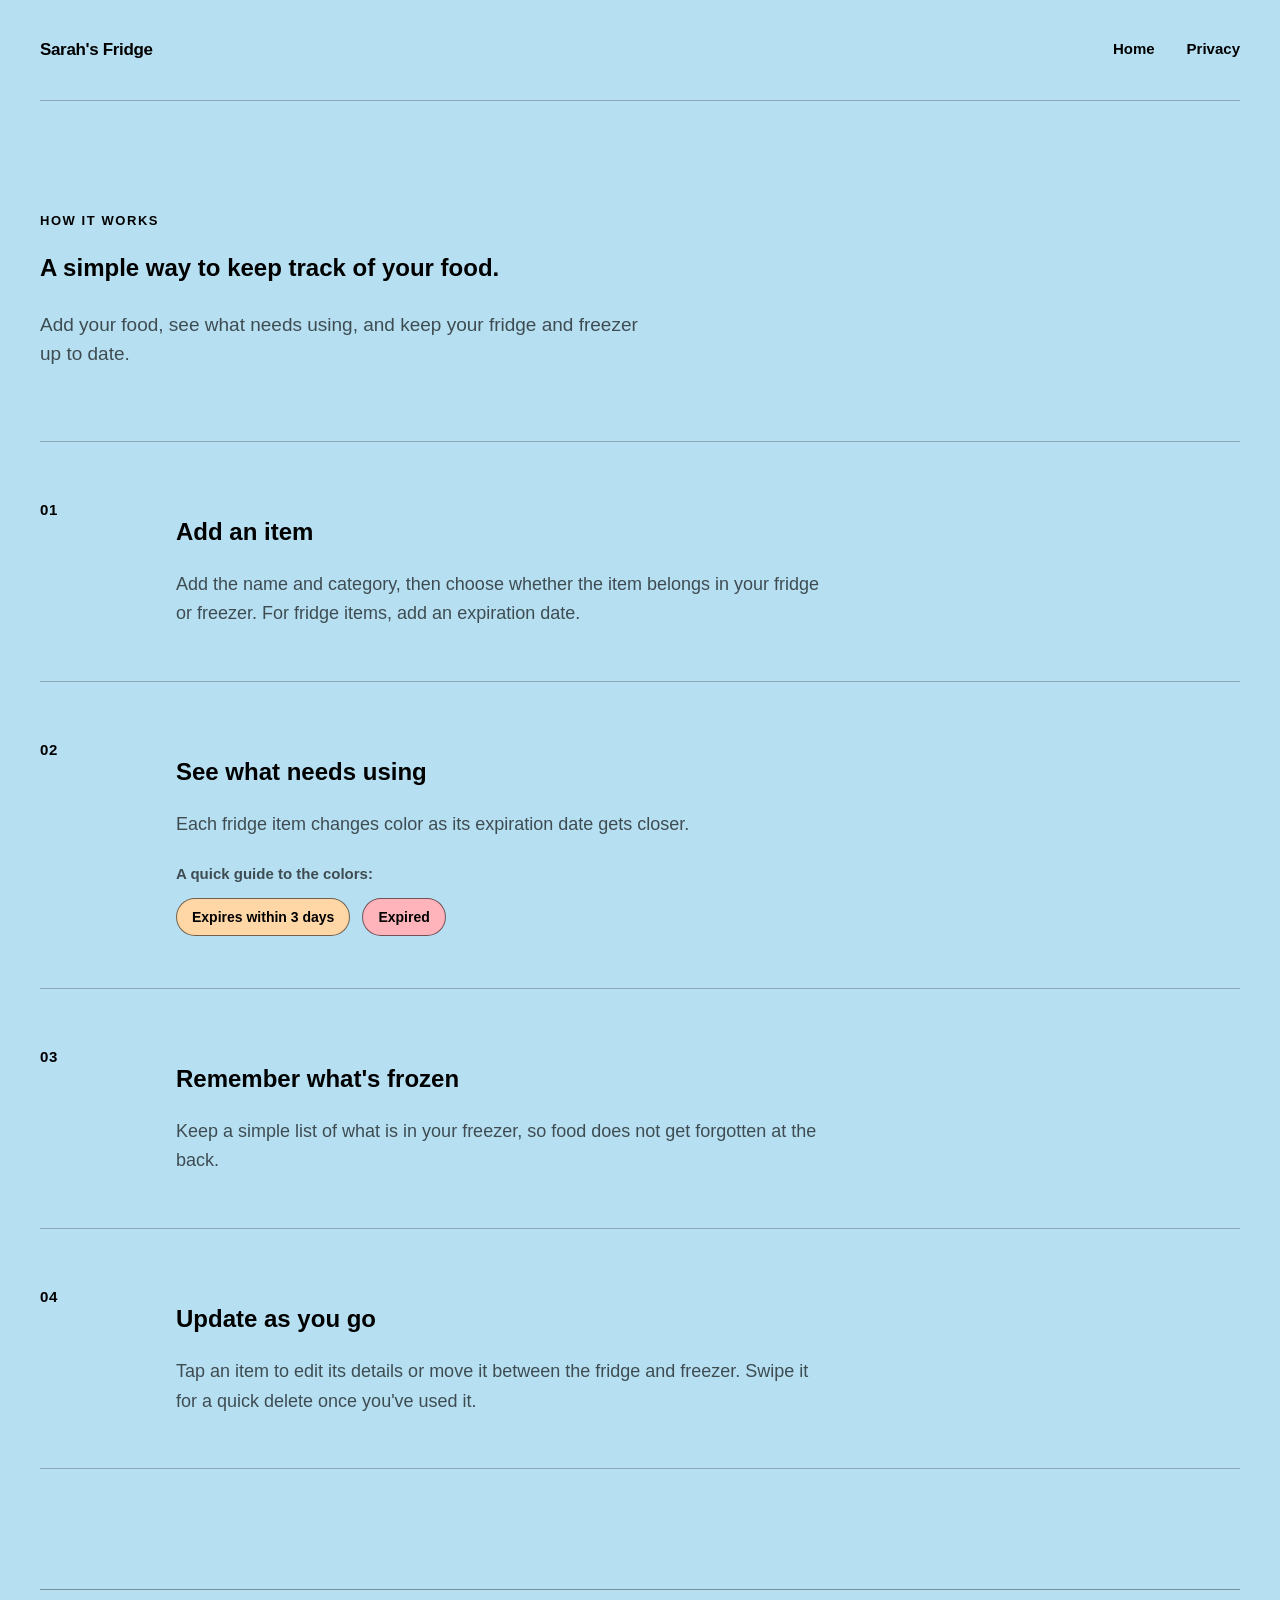
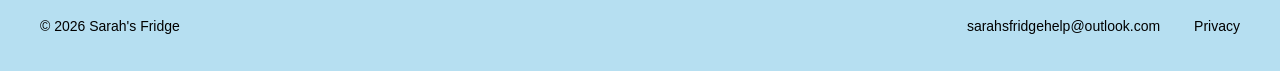
==== howitworks.html @ 560d419d "How it works is now a individual page." ====
<!DOCTYPE html>
<html lang="en">
<head>
    <meta charset="UTF-8">

    <meta name="viewport"
          content="width=device-width, initial-scale=1.0">

    <meta name="description"
          content="Sarah's Fridge helps you remember what is in your fridge and freezer, so less food gets forgotten.">

    <title>Sarah's Fridge</title>

    <link rel="stylesheet" href="styles.css">
</head>

<body>

    <header class="site-header">

        <a class="site-name" href="index.html">
            Sarah's Fridge
        </a>

        <nav aria-label="Main navigation">

            <a href="index.html">
                Home
            </a>

            <a href="privacy.html">
                Privacy
            </a>

        </nav>

    </header>

    <main>

        <section class="tutorial" id="how-it-works">

            <div class="tutorial-introduction">

                <p class="section-label">
                    How it works
                </p>

                <h1>
                    A simple way to keep track of your food.
                </h1>

                <p>
                    Add your food, see what needs using,
                    and keep your fridge and freezer up to date.
                </p>

            </div>

            <div class="tutorial-steps">

                <article class="tutorial-step">

                    <p class="step-number" aria-hidden="true">
                        01
                    </p>

                    <div class="step-content">

                        <h2>
                            Add an item
                        </h2>

                        <p>
                            Add the name and category, then choose whether
                            the item belongs in your fridge or freezer.
                            For fridge items, add an expiration date.
                        </p>

                    </div>

                </article>

                <article class="tutorial-step">

                    <p class="step-number" aria-hidden="true">
                        02
                    </p>

                    <div class="step-content">

                        <h2>
                            See what needs using
                        </h2>

                        <p>
                            Each fridge item changes color as its expiration
                            date gets closer.
                        </p>

                        <div class="expiration-guide">

                            <p class="expiration-explanation">
                                A quick guide to the colors:
                            </p>

                            <div class="expiration-key"
                                 aria-label="Expiration date color guide">

                                <span class="expiration-status expiration-soon">
                                    Expires within 3 days
                                </span>

                                <span class="expiration-status expiration-expired">
                                    Expired
                                </span>

                            </div>

                        </div>

                    </div>

                </article>

                <article class="tutorial-step">

                    <p class="step-number" aria-hidden="true">
                        03
                    </p>

                    <div class="step-content">

                        <h2>
                            Remember what's frozen
                        </h2>

                        <p>
                            Keep a simple list of what is in your freezer,
                            so food does not get forgotten at the back.
                        </p>

                    </div>

                </article>

                <article class="tutorial-step">

                    <p class="step-number" aria-hidden="true">
                        04
                    </p>

                    <div class="step-content">

                        <h2>
                            Update as you go
                        </h2>

                        <p>
                            Tap an item to edit its details or move it between
                            the fridge and freezer. Swipe it for a quick delete
                            once you've used it.
                        </p>

                    </div>

                </article>

            </div>

        </section>

    </main>

    <footer class="site-footer">

        <p>
            © 2026 Sarah's Fridge
        </p>

        <a href="mailto:sarahsfridgehelp@outlook.com">
            sarahsfridgehelp@outlook.com
        </a>

        <a href="privacy-policy.html">
            Privacy
        </a>

    </footer>

</body>
</html>
---- styles.css ----
* {
    box-sizing: border-box;
}

:root {
    --background: #B6DFF1;
    --cream: #FFF9D6;
    --text: #000000;
    --muted-text: rgba(0, 0, 0, 0.66);
    --border: rgba(0, 0, 0, 0.24);
    --expiration-soon: #FFD6A5;
    --expiration-expired: #FFB3BA;
    --content-width: 1320px;
}

html {
    scroll-behavior: smooth;
}

body {
    min-height: 100vh;
    margin: 0;
    display: flex;
    flex-direction: column;
    background-color: var(--background);
    color: var(--text);
    font-family: Inter, Arial, sans-serif;
    line-height: 1.5;
}

img {
    display: block;
    max-width: 100%;
}

a {
    color: inherit;
}

.site-header {
    width: min(var(--content-width), calc(100% - 80px));
    margin: 0 auto;
    padding: 32px 0;
    display: flex;
    align-items: center;
    justify-content: space-between;
}

.site-name {
    font-size: 17px;
    font-weight: 800;
    letter-spacing: -0.02em;
    text-decoration: none;
}

.site-header nav {
    display: flex;
    align-items: center;
    gap: 32px;
}

    .site-header nav a {
        padding: 6px 0;
        font-size: 15px;
        font-weight: 600;
        text-decoration: none;
        border-bottom: 1px solid transparent;
    }

        .site-header nav a:hover,
        .site-header nav a:focus-visible {
            border-bottom-color: var(--text);
        }

main {
    width: min(var(--content-width), calc(100% - 80px));
    margin: auto;
}

.hero {
    min-height: 650px;
    padding: 50px 0 110px;
    display: grid;
    grid-template-columns: minmax(0, 0.9fr) minmax(420px, 1.1fr);
    align-items: center;
    gap: 56px;
}

.hero-text {
    position: relative;
    z-index: 1;
}

.hero h1 {
    max-width: 690px;
    margin: 0;
    font-size: clamp(48px, 5.4vw, 84px);
    font-weight: 800;
    letter-spacing: -0.055em;
    line-height: 0.97;
}

    .hero h1 span {
        display: block;
    }

.hero p {
    max-width: 470px;
    margin: 28px 0 0;
    color: var(--muted-text);
    font-size: clamp(18px, 1.5vw, 23px);
    line-height: 1.5;
}

.text-link {
    display: inline-block;
    margin-top: 28px;
    font-size: 16px;
    font-weight: 700;
    text-decoration-line: underline;
    text-decoration-thickness: 1px;
    text-underline-offset: 5px;
}

    .text-link:hover,
    .text-link:focus-visible {
        text-decoration-thickness: 2px;
    }

.hero-image {
    display: flex;
    align-items: center;
    justify-content: center;
}

    .hero-image img {
        width: min(100%, 850px);
        max-height: 720px;
        object-fit: contain;
    }

.tutorial {
    padding: 110px 0 120px;
    border-top: 1px solid var(--border);
}

.tutorial-introduction {
    max-width: 760px;
    margin-bottom: 72px;
}

.section-label {
    margin: 0 0 14px;
    font-size: 13px;
    font-weight: 800;
    letter-spacing: 0.12em;
    text-transform: uppercase;
}

.tutorial-introduction h2 {
    margin: 0;
    font-size: clamp(38px, 5vw, 68px);
    font-weight: 800;
    letter-spacing: -0.045em;
    line-height: 1.02;
}

.tutorial-introduction > p:last-child {
    max-width: 600px;
    margin: 24px 0 0;
    color: var(--muted-text);
    font-size: 19px;
    line-height: 1.55;
}

.tutorial-steps {
    border-top: 1px solid var(--border);
}

.tutorial-step {
    padding: 52px 0;
    display: grid;
    grid-template-columns: 100px minmax(0, 700px);
    gap: 36px;
    border-bottom: 1px solid var(--border);
}

.step-number {
    margin: 5px 0 0;
    font-size: 15px;
    font-weight: 800;
    letter-spacing: 0.05em;
}

.step-content h3 {
    margin: 0 0 14px;
    font-size: clamp(30px, 3vw, 43px);
    font-weight: 800;
    letter-spacing: -0.035em;
    line-height: 1.1;
}

.step-content > p {
    max-width: 650px;
    margin: 0;
    color: var(--muted-text);
    font-size: 18px;
    line-height: 1.65;
}

.expiration-guide {
    margin-top: 24px;
}

.expiration-explanation {
    margin: 0 0 12px;
    color: var(--muted-text);
    font-size: 15px;
    font-weight: 600;
    line-height: 1.5;
}

.expiration-key {
    display: flex;
    flex-wrap: wrap;
    gap: 12px;
}

.expiration-status {
    display: inline-flex;
    align-items: center;
    min-height: 38px;
    padding: 9px 15px;
    border: 1px solid rgba(0, 0, 0, 0.55);
    border-radius: 999px;
    color: var(--text);
    font-size: 14px;
    font-weight: 700;
    line-height: 1.2;
}

.expiration-soon {
    background-color: var(--expiration-soon);
}

.expiration-expired {
    background-color: var(--expiration-expired);
}

.site-footer {
    width: min(var(--content-width), calc(100% - 80px));
    margin: 0 auto;
    padding: 26px 0 34px;
    display: grid;
    grid-template-columns: 1fr auto auto;
    align-items: center;
    gap: 34px;
    border-top: 1px solid rgba(0, 0, 0, 0.35);
    font-size: 14px;
}

    .site-footer p {
        margin: 0;
    }

    .site-footer a {
        text-decoration: none;
    }

        .site-footer a:hover,
        .site-footer a:focus-visible {
            text-decoration: underline;
            text-underline-offset: 4px;
        }

/* Privacy page */

.privacy-main {
    padding: 50px 0 90px;
}

.privacy-card {
    max-width: 850px;
    margin: 0 auto;
    padding: clamp(32px, 6vw, 72px);
}

    .privacy-card h1 {
        margin: 0 0 8px;
        font-size: clamp(42px, 6vw, 72px);
        letter-spacing: -0.04em;
        line-height: 1;
    }

    .privacy-card h2 {
        margin: 42px 0 12px;
        font-size: 24px;
        line-height: 1.2;
    }

    .privacy-card p,
    .privacy-card li {
        font-size: 17px;
    }

    .privacy-card a {
        text-underline-offset: 4px;
    }

.updated {
    margin-bottom: 36px;
    color: var(--muted-text);
}

@media (max-width: 900px) {
    .site-header,
    main,
    .site-footer {
        width: min(calc(100% - 40px), var(--content-width));
    }

    .site-header {
        padding: 24px 0;
    }

    .hero {
        min-height: auto;
        padding: 48px 0 82px;
        grid-template-columns: 1fr;
        gap: 38px;
    }

        .hero h1 {
            max-width: 100%;
            font-size: clamp(48px, 11vw, 74px);
        }

        .hero p {
            max-width: 540px;
            font-size: 18px;
        }

    .hero-image img {
        width: min(100%, 540px);
        max-height: none;
    }

    .tutorial {
        padding: 82px 0 90px;
    }

    .tutorial-introduction {
        margin-bottom: 54px;
    }

    .tutorial-step {
        grid-template-columns: 70px minmax(0, 1fr);
        gap: 24px;
    }

    .site-footer {
        grid-template-columns: 1fr;
        gap: 10px;
    }

    .privacy-main {
        padding: 32px 0 60px;
    }
}

@media (max-width: 600px) {
    .site-header,
    main,
    .site-footer {
        width: calc(100% - 32px);
    }

    .site-header {
        padding: 20px 0;
    }

    .site-name {
        font-size: 15px;
    }

    .site-header nav {
        gap: 18px;
    }

        .site-header nav a {
            font-size: 13px;
        }

    .hero {
        padding: 34px 0 64px;
        gap: 30px;
    }

        .hero h1 {
            font-size: clamp(42px, 14vw, 60px);
            letter-spacing: -0.045em;
        }

        .hero p {
            margin-top: 20px;
            font-size: 17px;
        }

    .text-link {
        margin-top: 24px;
        font-size: 15px;
    }

    .hero-image img {
        width: 100%;
        max-width: 420px;
    }

    .tutorial {
        padding: 64px 0 70px;
    }

    .tutorial-introduction {
        margin-bottom: 42px;
    }

        .tutorial-introduction h2 {
            font-size: 38px;
        }

        .tutorial-introduction > p:last-child {
            margin-top: 18px;
            font-size: 17px;
        }

    .tutorial-step {
        padding: 38px 0;
        grid-template-columns: 1fr;
        gap: 10px;
    }

    .step-number {
        margin: 0;
        font-size: 13px;
    }

    .step-content h3 {
        margin-bottom: 12px;
        font-size: 30px;
    }

    .step-content > p {
        font-size: 16px;
        line-height: 1.6;
    }

    .expiration-guide {
        margin-top: 20px;
    }

    .expiration-explanation {
        margin-bottom: 10px;
        font-size: 14px;
    }

    .expiration-key {
        gap: 10px;
    }

    .expiration-status {
        min-height: 36px;
        padding: 8px 12px;
        font-size: 13px;
    }

    .site-footer {
        padding-bottom: 28px;
        font-size: 13px;
    }

    .privacy-card {
        padding: 28px 22px;
    }

        .privacy-card h1 {
            font-size: 42px;
        }

        .privacy-card h2 {
            margin-top: 34px;
            font-size: 22px;
        }

        .privacy-card p,
        .privacy-card li {
            font-size: 16px;
        }
}
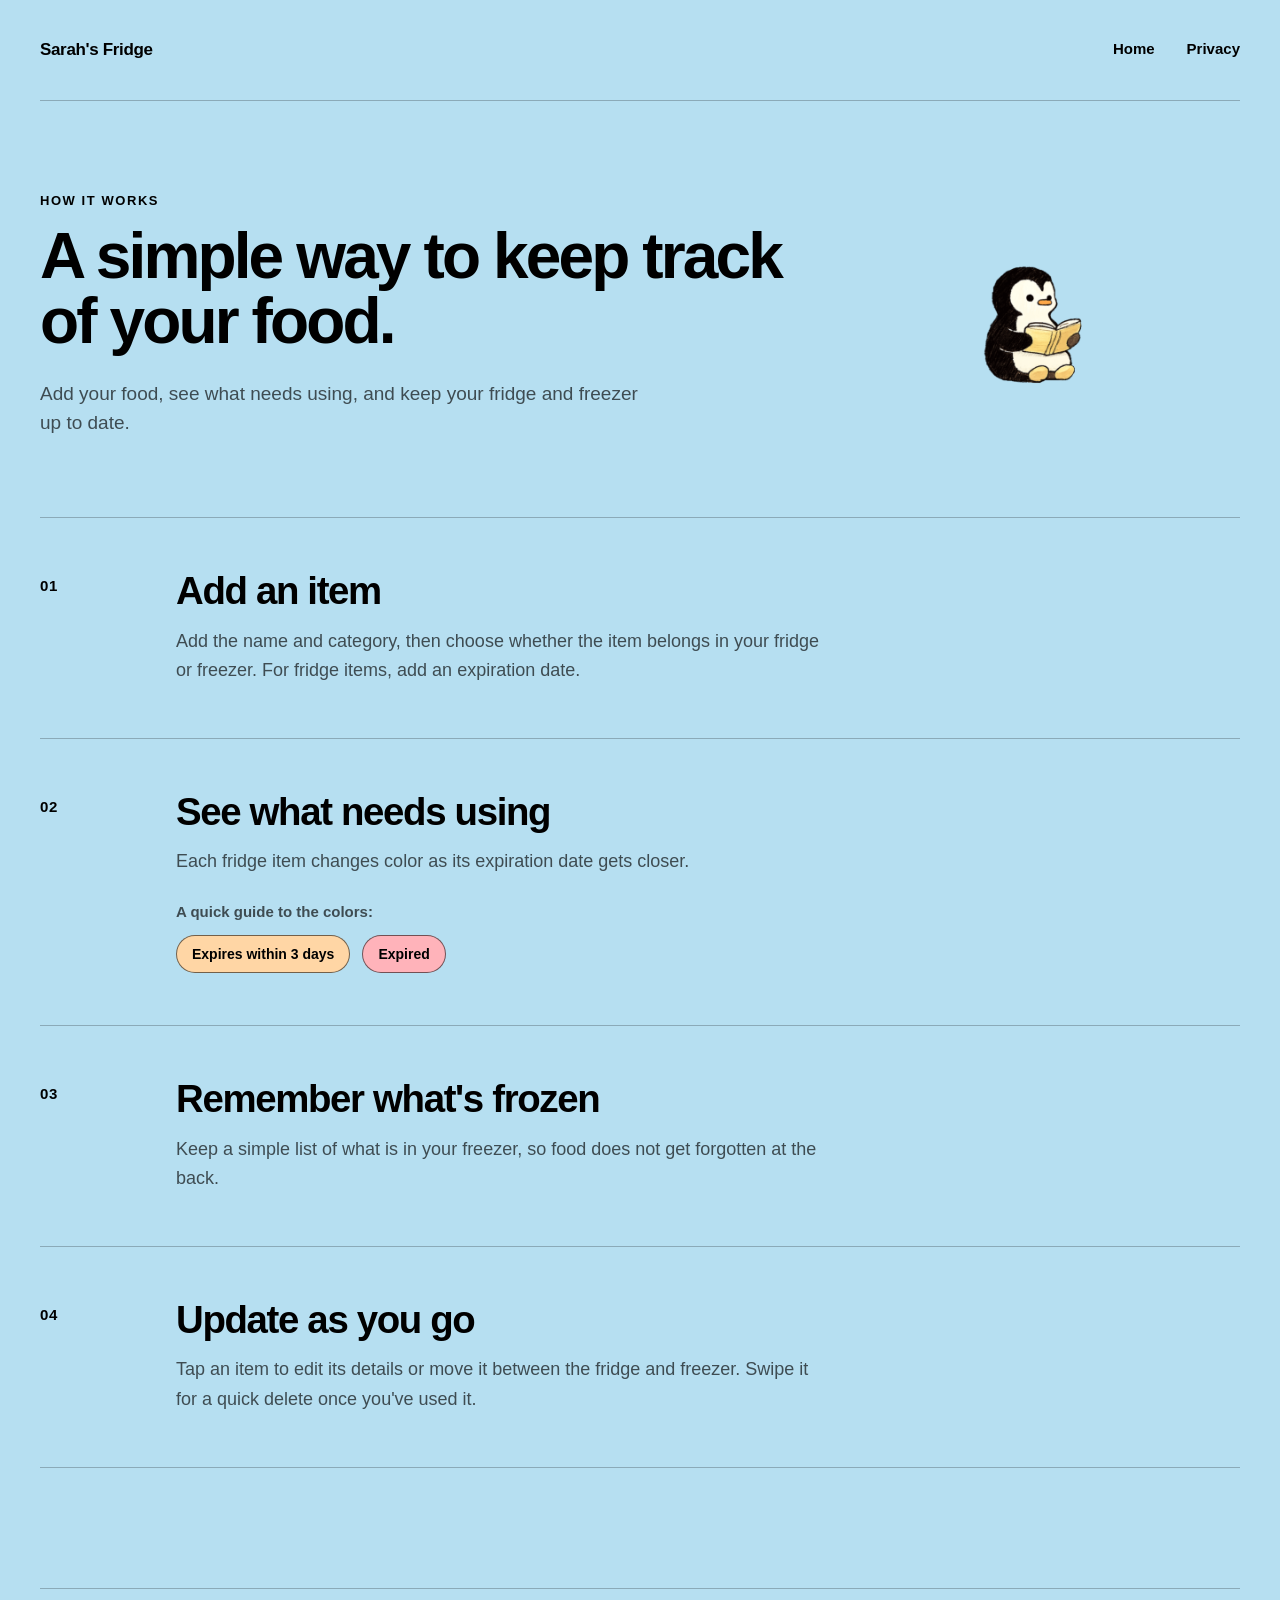
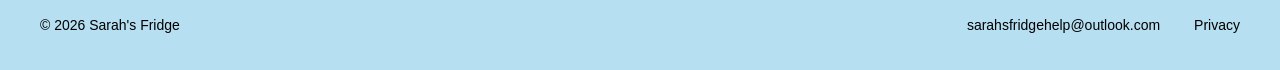
==== commit 5b94505c: "rework website." ====
--- a/howitworks.html
+++ b/howitworks.html
@@ -7,9 +7,9 @@
           content="width=device-width, initial-scale=1.0">
 
     <meta name="description"
-          content="Sarah's Fridge helps you remember what is in your fridge and freezer, so less food gets forgotten.">
-
-    <title>Sarah's Fridge</title>
+          content="Learn how to add, track, update and remove food in Sarah's Fridge.">
+
+    <title>How It Works | Sarah's Fridge</title>
 
     <link rel="stylesheet" href="styles.css">
 </head>
@@ -42,18 +42,29 @@
 
             <div class="tutorial-introduction">
 
-                <p class="section-label">
-                    How it works
-                </p>
-
-                <h1>
-                    A simple way to keep track of your food.
-                </h1>
-
-                <p>
-                    Add your food, see what needs using,
-                    and keep your fridge and freezer up to date.
-                </p>
+                <div class="tutorial-introduction-copy">
+
+                    <p class="section-label">
+                        How it works
+                    </p>
+
+                    <h1>
+                        A simple way to keep track of your food.
+                    </h1>
+
+                    <p>
+                        Add your food, see what needs using,
+                        and keep your fridge and freezer up to date.
+                    </p>
+
+                </div>
+
+                <div class="tutorial-introduction-image">
+
+                    <img src="images/penguin-book-v2.png"
+                         alt="A penguin reading a book">
+
+                </div>
 
             </div>
 
@@ -182,7 +193,7 @@
             sarahsfridgehelp@outlook.com
         </a>
 
-        <a href="privacy-policy.html">
+        <a href="privacy.html">
             Privacy
         </a>
 
--- a/styles.css
+++ b/styles.css
@@ -24,7 +24,7 @@
     flex-direction: column;
     background-color: var(--background);
     color: var(--text);
-    font-family: Inter, Arial, sans-serif;
+    font-family: Inter, -apple-system, BlinkMacSystemFont, "Segoe UI", Arial, sans-serif;
     line-height: 1.5;
 }
 
@@ -36,6 +36,8 @@
 a {
     color: inherit;
 }
+
+/* Header */
 
 .site-header {
     width: min(var(--content-width), calc(100% - 80px));
@@ -44,6 +46,7 @@
     display: flex;
     align-items: center;
     justify-content: space-between;
+    border-bottom: 1px solid var(--border);
 }
 
 .site-name {
@@ -72,10 +75,14 @@
             border-bottom-color: var(--text);
         }
 
+/* Main layout */
+
 main {
     width: min(var(--content-width), calc(100% - 80px));
     margin: auto;
 }
+
+/* Homepage hero */
 
 .hero {
     min-height: 650px;
@@ -139,14 +146,22 @@
         object-fit: contain;
     }
 
+/* Tutorial page */
+
 .tutorial {
-    padding: 110px 0 120px;
-    border-top: 1px solid var(--border);
+    padding: 90px 0 120px;
 }
 
 .tutorial-introduction {
+    margin-bottom: 80px;
+    display: grid;
+    grid-template-columns: minmax(0, 1fr) minmax(240px, 380px);
+    align-items: center;
+    gap: 72px;
+}
+
+.tutorial-introduction-copy {
     max-width: 760px;
-    margin-bottom: 72px;
 }
 
 .section-label {
@@ -157,21 +172,35 @@
     text-transform: uppercase;
 }
 
-.tutorial-introduction h2 {
+.tutorial-introduction h1 {
     margin: 0;
-    font-size: clamp(38px, 5vw, 68px);
+    max-width: 760px;
+    font-size: clamp(42px, 5vw, 68px);
     font-weight: 800;
     letter-spacing: -0.045em;
     line-height: 1.02;
 }
 
-.tutorial-introduction > p:last-child {
-    max-width: 600px;
+.tutorial-introduction-copy > p:last-child {
+    max-width: 620px;
     margin: 24px 0 0;
     color: var(--muted-text);
     font-size: 19px;
     line-height: 1.55;
 }
+
+.tutorial-introduction-image {
+    display: flex;
+    align-items: center;
+    justify-content: center;
+}
+
+    .tutorial-introduction-image img {
+        width: 100%;
+        max-width: 340px;
+        height: auto;
+        object-fit: contain;
+    }
 
 .tutorial-steps {
     border-top: 1px solid var(--border);
@@ -192,7 +221,7 @@
     letter-spacing: 0.05em;
 }
 
-.step-content h3 {
+.step-content h2 {
     margin: 0 0 14px;
     font-size: clamp(30px, 3vw, 43px);
     font-weight: 800;
@@ -207,6 +236,8 @@
     font-size: 18px;
     line-height: 1.65;
 }
+
+/* Expiration guide */
 
 .expiration-guide {
     margin-top: 24px;
@@ -247,6 +278,8 @@
     background-color: var(--expiration-expired);
 }
 
+/* Footer */
+
 .site-footer {
     width: min(var(--content-width), calc(100% - 80px));
     margin: 0 auto;
@@ -255,7 +288,7 @@
     grid-template-columns: 1fr auto auto;
     align-items: center;
     gap: 34px;
-    border-top: 1px solid rgba(0, 0, 0, 0.35);
+    border-top: 1px solid var(--border);
     font-size: 14px;
 }
 
@@ -312,6 +345,8 @@
     color: var(--muted-text);
 }
 
+/* Tablet */
+
 @media (max-width: 900px) {
     .site-header,
     main,
@@ -346,12 +381,22 @@
     }
 
     .tutorial {
-        padding: 82px 0 90px;
+        padding: 72px 0 90px;
     }
 
     .tutorial-introduction {
-        margin-bottom: 54px;
-    }
+        margin-bottom: 60px;
+        grid-template-columns: 1fr;
+        gap: 36px;
+    }
+
+    .tutorial-introduction-image {
+        justify-content: flex-start;
+    }
+
+        .tutorial-introduction-image img {
+            max-width: 260px;
+        }
 
     .tutorial-step {
         grid-template-columns: 70px minmax(0, 1fr);
@@ -367,6 +412,8 @@
         padding: 32px 0 60px;
     }
 }
+
+/* Mobile */
 
 @media (max-width: 600px) {
     .site-header,
@@ -417,21 +464,26 @@
     }
 
     .tutorial {
-        padding: 64px 0 70px;
+        padding: 54px 0 70px;
     }
 
     .tutorial-introduction {
-        margin-bottom: 42px;
-    }
-
-        .tutorial-introduction h2 {
+        margin-bottom: 46px;
+        gap: 28px;
+    }
+
+        .tutorial-introduction h1 {
             font-size: 38px;
         }
 
-        .tutorial-introduction > p:last-child {
-            margin-top: 18px;
-            font-size: 17px;
-        }
+    .tutorial-introduction-copy > p:last-child {
+        margin-top: 18px;
+        font-size: 17px;
+    }
+
+    .tutorial-introduction-image img {
+        max-width: 220px;
+    }
 
     .tutorial-step {
         padding: 38px 0;
@@ -444,7 +496,7 @@
         font-size: 13px;
     }
 
-    .step-content h3 {
+    .step-content h2 {
         margin-bottom: 12px;
         font-size: 30px;
     }
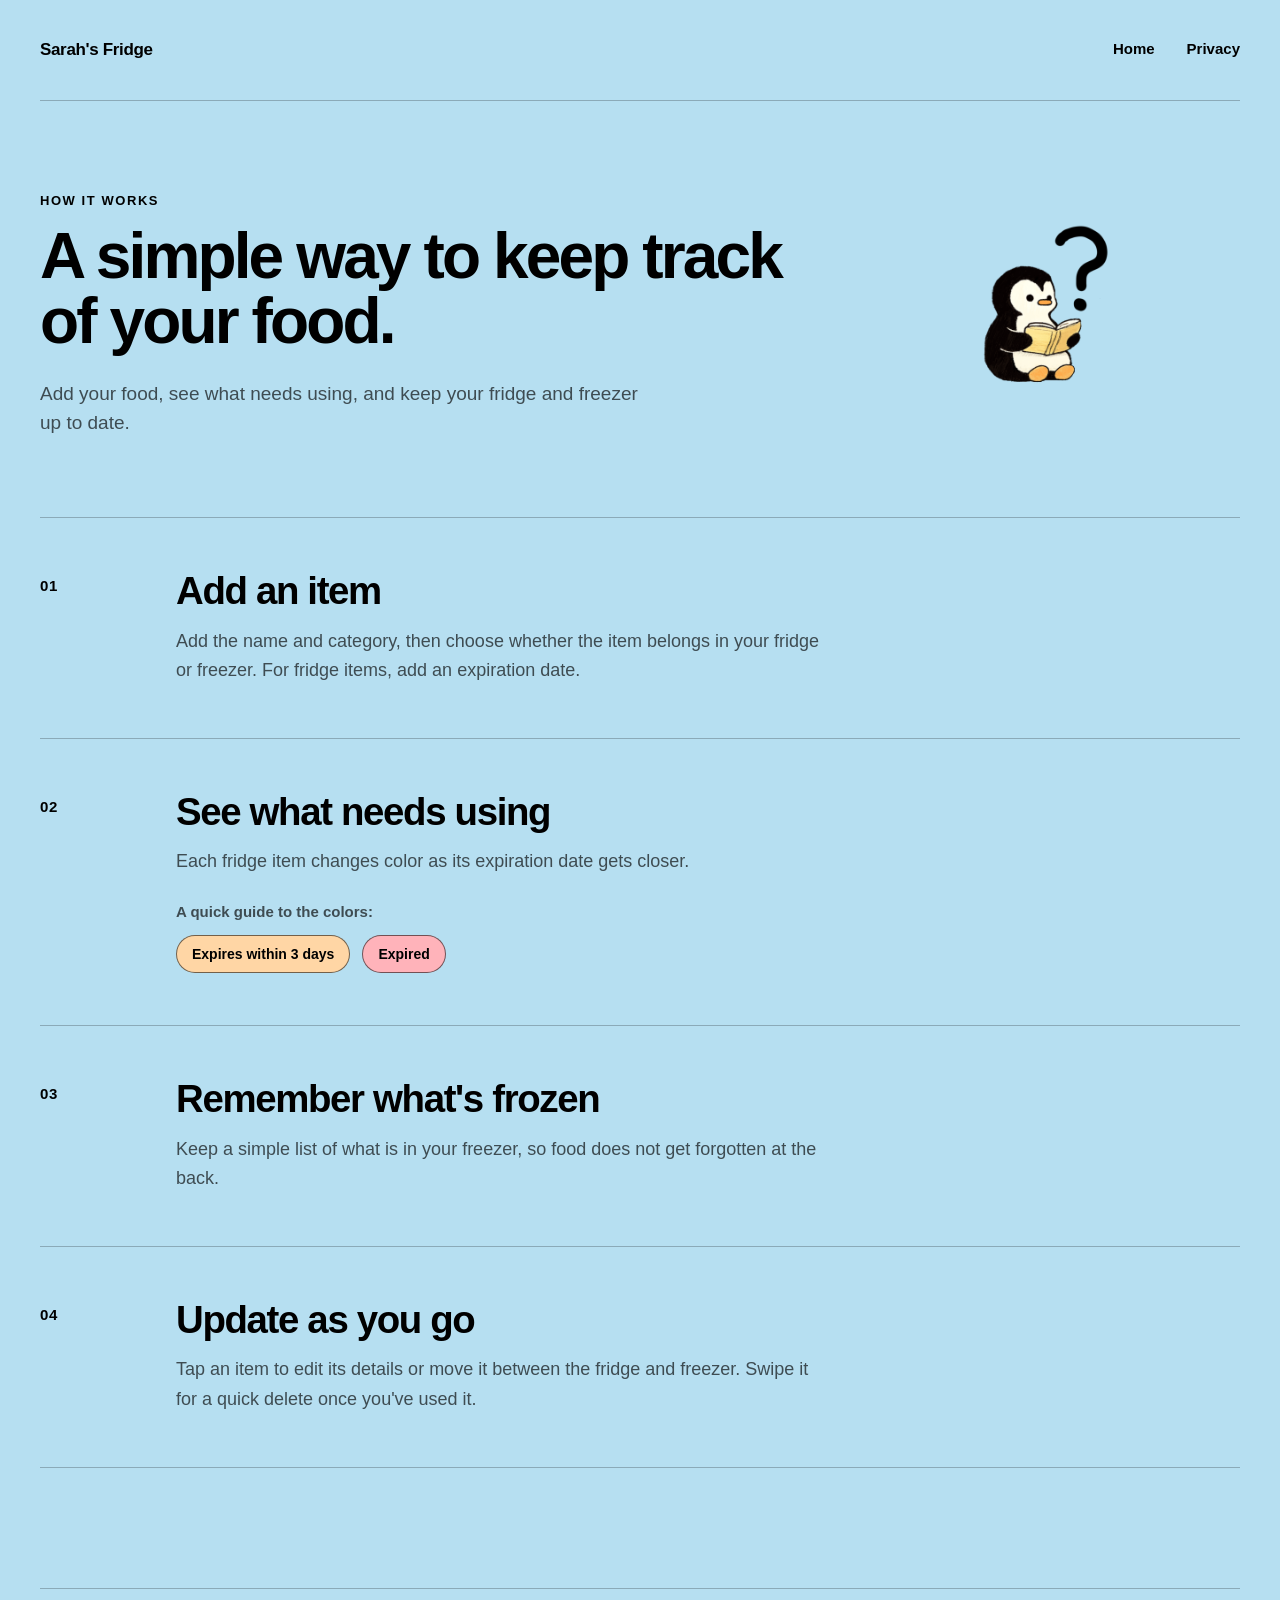
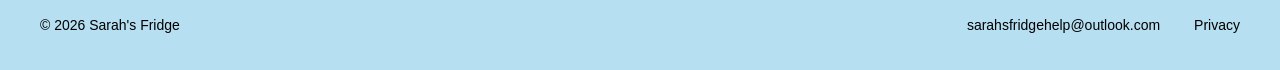
==== commit 13f5e0da: "rework images." ====
--- a/howitworks.html
+++ b/howitworks.html
@@ -61,7 +61,7 @@
 
                 <div class="tutorial-introduction-image">
 
-                    <img src="images/penguin-book-v2.png"
+                    <img src="images/penguin-book-v3.png"
                          alt="A penguin reading a book">
 
                 </div>
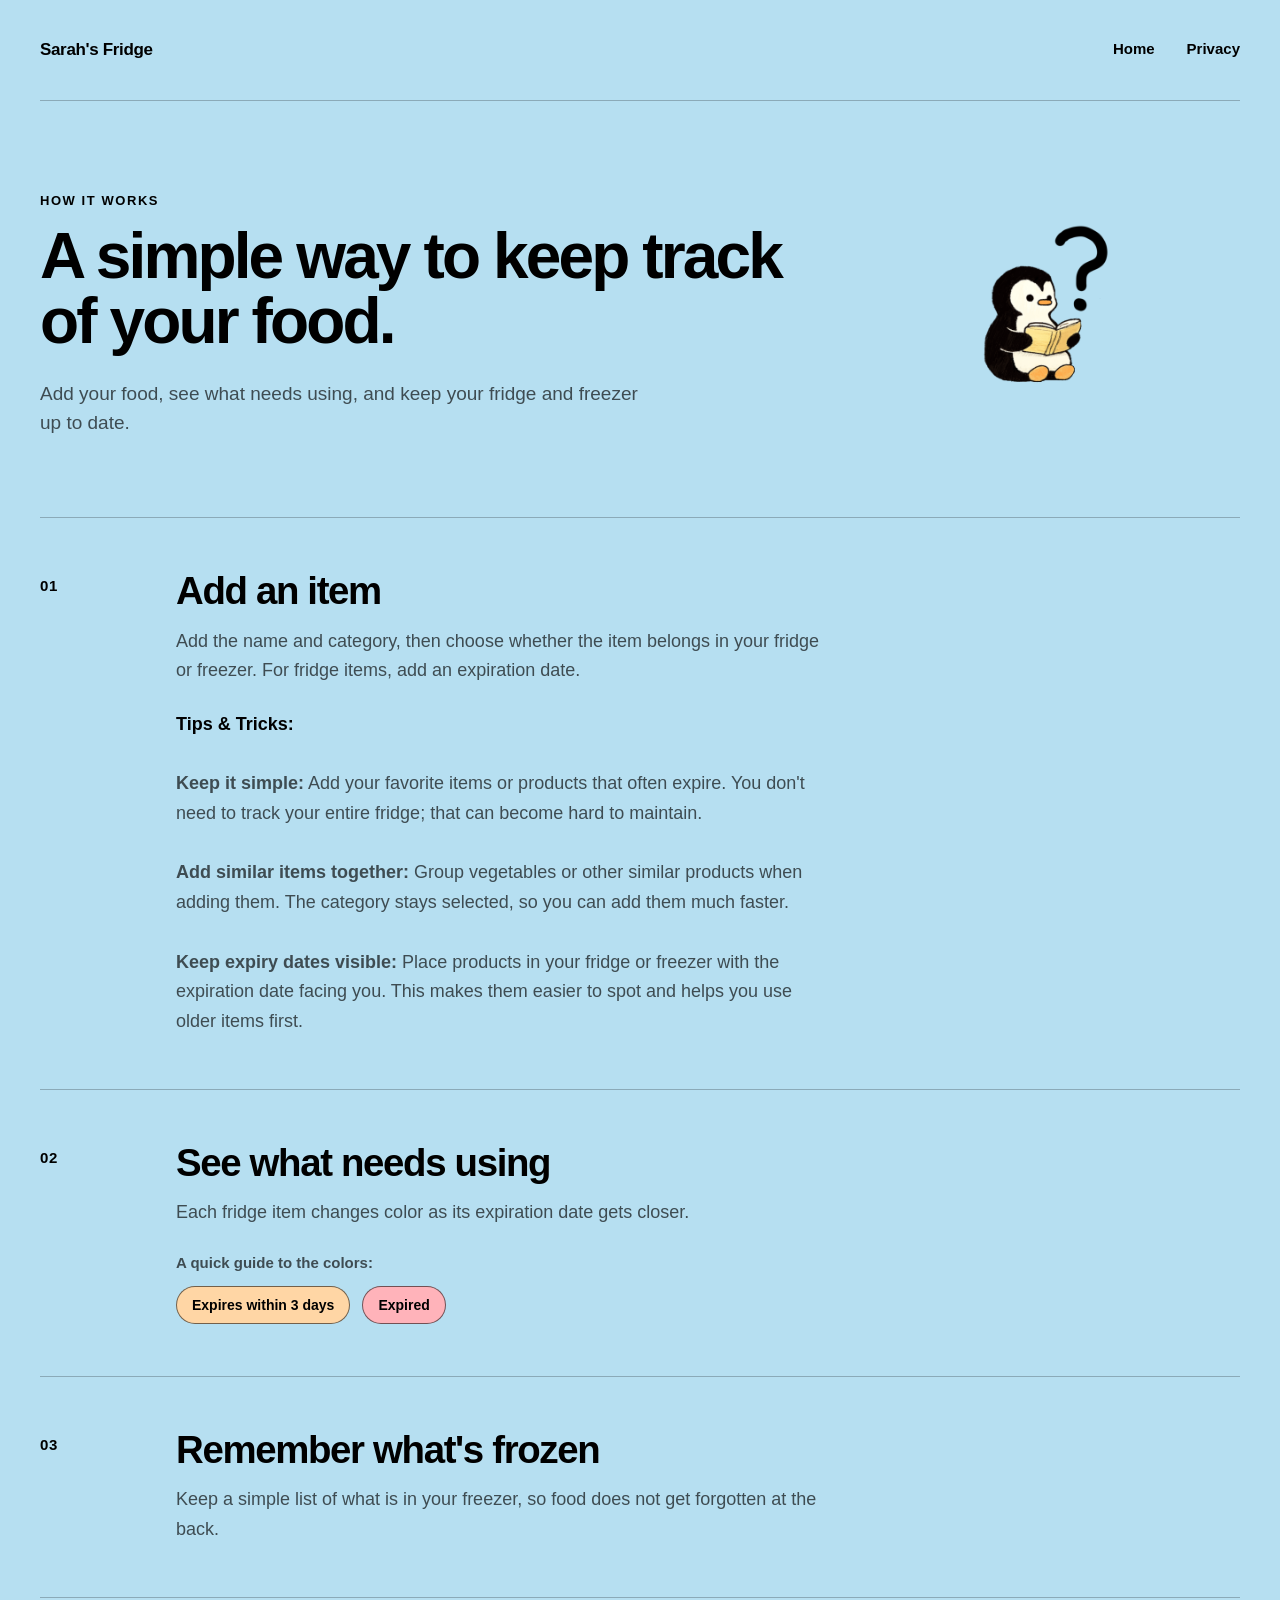
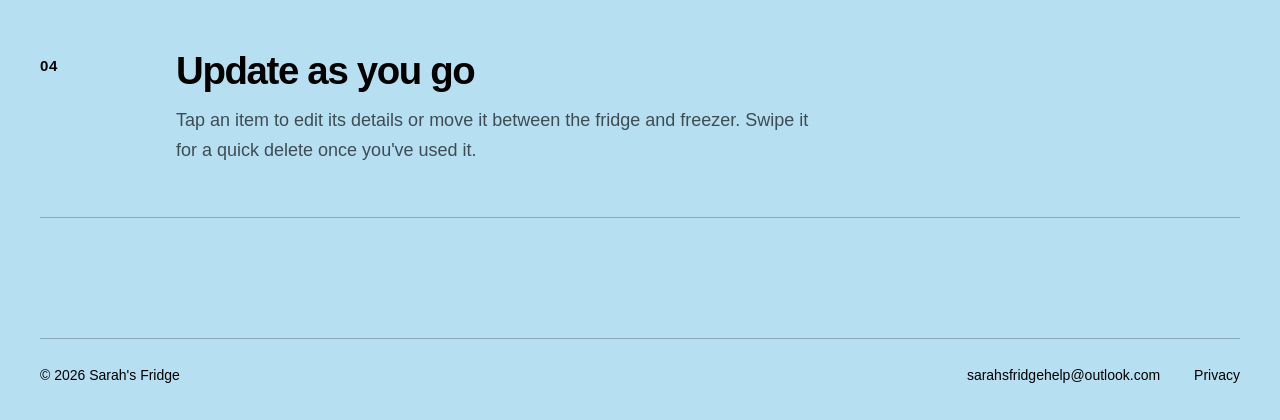
==== commit 1ed8f21f: "added a tips & tricks section to add item for easier use." ====
--- a/howitworks.html
+++ b/howitworks.html
@@ -86,6 +86,28 @@
                             Add the name and category, then choose whether
                             the item belongs in your fridge or freezer.
                             For fridge items, add an expiration date.
+
+                        </p>
+
+                        <br/>
+
+                        <p>
+                            <strong style="color: #000000;">Tips &amp; Tricks:</strong>
+                            <br><br>
+
+                            <strong>Keep it simple:</strong>
+                            Add your favorite items or products that often expire.
+                            You don't need to track your entire fridge; that can become hard to maintain.
+                            <br><br/>
+
+                            <strong>Add similar items together:</strong>
+                            Group vegetables or other similar products when adding them.
+                            The category stays selected, so you can add them much faster.
+                            <br><br/>
+
+                            <strong>Keep expiry dates visible:</strong>
+                            Place products in your fridge or freezer with the expiration date facing you.
+                            This makes them easier to spot and helps you use older items first.
                         </p>
 
                     </div>
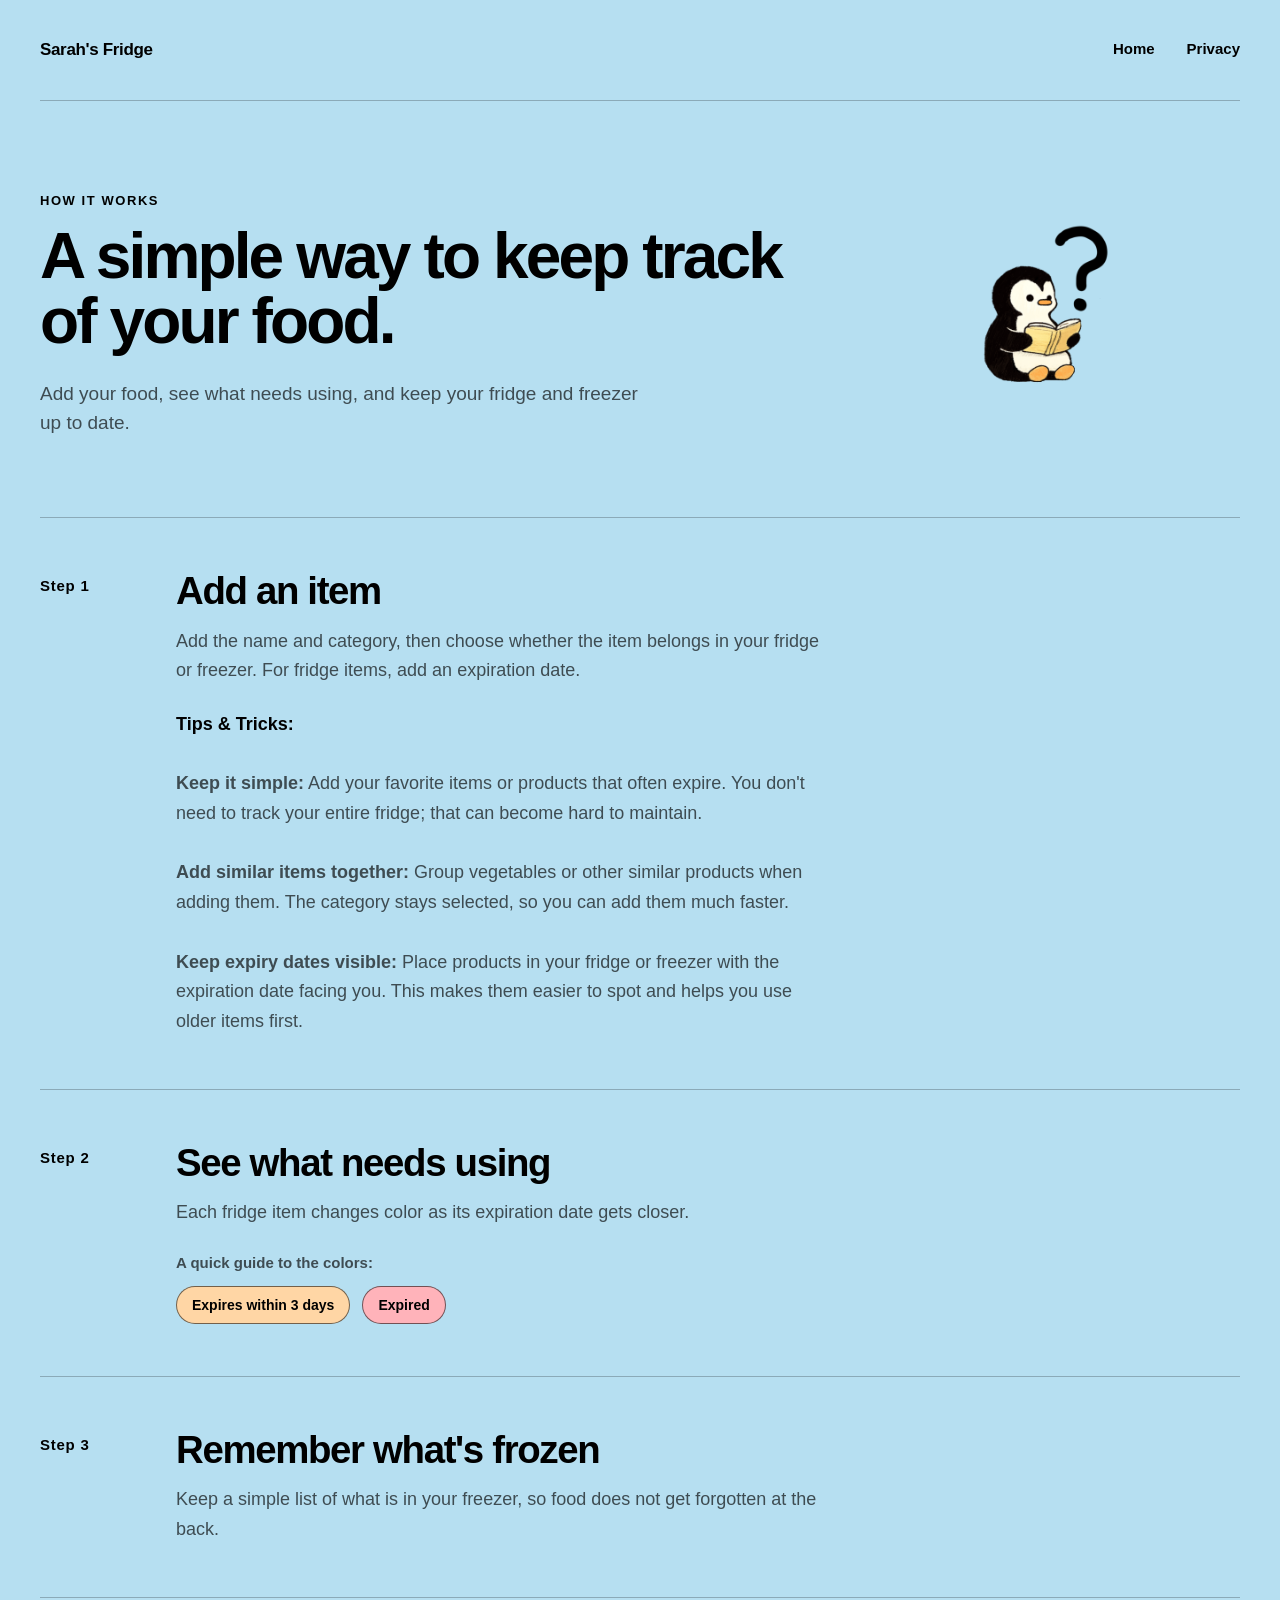
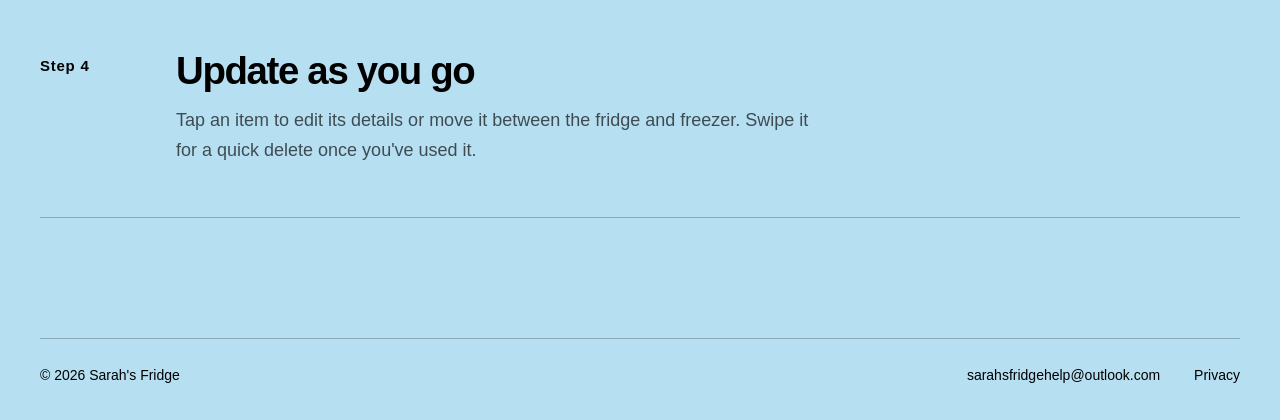
==== commit 1ed30fbf: "added in step instead of - 01, 02, 03, 04. For clearer communication to the user." ====
--- a/howitworks.html
+++ b/howitworks.html
@@ -73,7 +73,7 @@
                 <article class="tutorial-step">
 
                     <p class="step-number" aria-hidden="true">
-                        01
+                        Step 1
                     </p>
 
                     <div class="step-content">
@@ -117,7 +117,7 @@
                 <article class="tutorial-step">
 
                     <p class="step-number" aria-hidden="true">
-                        02
+                        Step 2
                     </p>
 
                     <div class="step-content">
@@ -159,7 +159,7 @@
                 <article class="tutorial-step">
 
                     <p class="step-number" aria-hidden="true">
-                        03
+                        Step 3
                     </p>
 
                     <div class="step-content">
@@ -180,7 +180,7 @@
                 <article class="tutorial-step">
 
                     <p class="step-number" aria-hidden="true">
-                        04
+                        Step 4
                     </p>
 
                     <div class="step-content">
